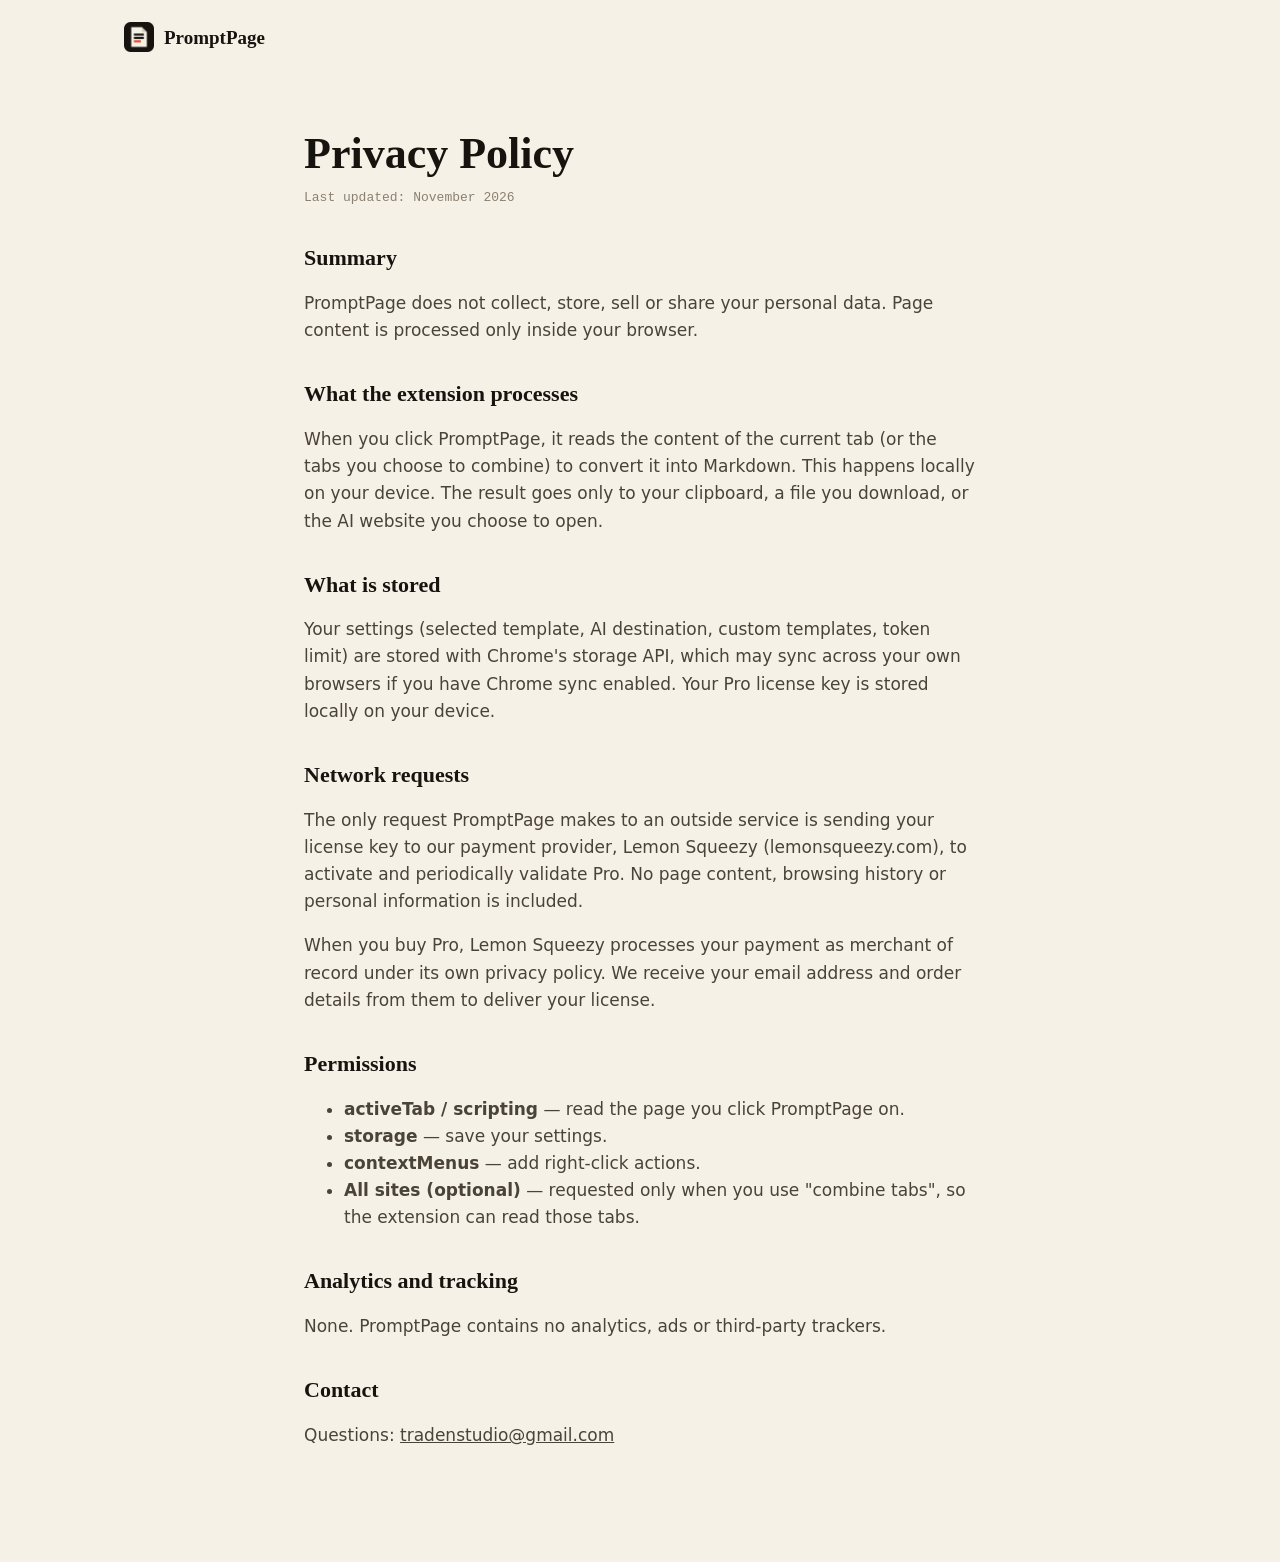
==== privacy.html @ 83ea39a8 "Add files via upload" ====
<!doctype html>
<html lang="en">
<head>
  <meta charset="utf-8" />
  <meta name="viewport" content="width=device-width, initial-scale=1" />
  <meta name="color-scheme" content="light dark" />
  <title>Privacy Policy — PromptPage</title>
  <link rel="icon" href="img/icon.png" />
  <link rel="stylesheet" href="style.css" />
</head>
<body>
  <div class="wrap"><header class="nav"><a class="brand" href="./"><img src="img/icon.png" alt="" width="30" height="30" />PromptPage</a></header></div>
  <main class="legal">
    <h1>Privacy Policy</h1>
    <p class="updated">Last updated: November 2026</p>

    <h2>Summary</h2>
    <p>PromptPage does not collect, store, sell or share your personal data. Page content is processed only inside your browser.</p>

    <h2>What the extension processes</h2>
    <p>When you click PromptPage, it reads the content of the current tab (or the tabs you choose to combine) to convert it into Markdown. This happens locally on your device. The result goes only to your clipboard, a file you download, or the AI website you choose to open.</p>

    <h2>What is stored</h2>
    <p>Your settings (selected template, AI destination, custom templates, token limit) are stored with Chrome's storage API, which may sync across your own browsers if you have Chrome sync enabled. Your Pro license key is stored locally on your device.</p>

    <h2>Network requests</h2>
    <p>The only request PromptPage makes to an outside service is sending your license key to our payment provider, Lemon Squeezy (lemonsqueezy.com), to activate and periodically validate Pro. No page content, browsing history or personal information is included.</p>
    <p>When you buy Pro, Lemon Squeezy processes your payment as merchant of record under its own privacy policy. We receive your email address and order details from them to deliver your license.</p>

    <h2>Permissions</h2>
    <ul>
      <li><strong>activeTab / scripting</strong> — read the page you click PromptPage on.</li>
      <li><strong>storage</strong> — save your settings.</li>
      <li><strong>contextMenus</strong> — add right-click actions.</li>
      <li><strong>All sites (optional)</strong> — requested only when you use "combine tabs", so the extension can read those tabs.</li>
    </ul>

    <h2>Analytics and tracking</h2>
    <p>None. PromptPage contains no analytics, ads or third-party trackers.</p>

    <h2>Contact</h2>
    <p>Questions: <a href="mailto:tradenstudio@gmail.com">tradenstudio@gmail.com</a></p>
  </main>
</body>
</html>
---- style.css ----
:root {
  --paper: #f6f1e7;
  --paper-2: #efe7d8;
  --card: #fffdf8;
  --ink: #17140f;
  --ink-2: #4a4337;
  --ink-3: #8a8070;
  --rule: #dfd5c3;
  --accent: #e0452b;
  --accent-ink: #fff6f0;
  --accent-soft: #fbe3dc;

  --serif: "Iowan Old Style", "Palatino Linotype", Palatino, Georgia, ui-serif, serif;
  --sans: ui-sans-serif, "Segoe UI Variable Text", "Segoe UI", system-ui, -apple-system, sans-serif;
  --mono: ui-monospace, "Cascadia Code", "SF Mono", Consolas, monospace;
  --ease: cubic-bezier(0.16, 1, 0.3, 1);
  --wrap: 1080px;
}

@media (prefers-color-scheme: dark) {
  :root {
    --paper: #14120e;
    --paper-2: #1d1a15;
    --card: #211d17;
    --ink: #f3ecdf;
    --ink-2: #c9bfad;
    --ink-3: #8b8170;
    --rule: #332d24;
    --accent: #ff6a4d;
    --accent-ink: #1a0b06;
    --accent-soft: #3a1d15;
  }
}

* { box-sizing: border-box; }
html { -webkit-text-size-adjust: 100%; }
body {
  margin: 0; background: var(--paper); color: var(--ink);
  font: 17px/1.6 var(--sans); -webkit-font-smoothing: antialiased;
}
img { max-width: 100%; display: block; }
a { color: inherit; }
:focus-visible { outline: 2px solid var(--accent); outline-offset: 3px; border-radius: 6px; }

.wrap { max-width: var(--wrap); margin: 0 auto; padding: 0 24px; }

/* nav */
.nav { display: flex; align-items: center; justify-content: space-between; padding: 22px 0; }
.brand { display: flex; align-items: center; gap: 10px; text-decoration: none; font: 600 19px/1 var(--serif); }
.brand img { width: 30px; height: 30px; }
.nav-links { display: flex; gap: 22px; font-size: 15px; }
.nav-links a { text-decoration: none; color: var(--ink-2); }
.nav-links a:hover { color: var(--ink); }

/* buttons */
.btn {
  display: inline-flex; align-items: center; gap: 10px; height: 50px; padding: 0 22px;
  border-radius: 12px; font-weight: 650; font-size: 16px; text-decoration: none;
  transition: transform 160ms var(--ease), box-shadow 160ms var(--ease), background 160ms var(--ease);
}
.btn:hover { transform: translateY(-2px); }
.btn:active { transform: translateY(0) scale(0.99); }
.btn-primary { background: var(--accent); color: var(--accent-ink); box-shadow: 0 10px 24px -12px var(--accent); }
.btn-dark { background: var(--ink); color: var(--paper); }
.btn small { font: 600 12px/1 var(--mono); opacity: 0.75; }

/* hero */
.hero { display: grid; grid-template-columns: 1.05fr 1fr; gap: 48px; align-items: center; padding: 48px 0 96px; }
.eyebrow { font: 700 12px/1 var(--mono); letter-spacing: 0.14em; text-transform: uppercase; color: var(--accent); }
.hero h1 {
  margin: 18px 0 20px; font: 600 clamp(42px, 5.6vw, 72px)/1.02 var(--serif); letter-spacing: -0.02em;
}
.hero h1 em { font-style: italic; color: var(--accent); }
.hero p.lead { margin: 0 0 32px; max-width: 30em; font-size: 19px; color: var(--ink-2); }
.cta { display: flex; flex-wrap: wrap; gap: 12px; }
.fine { margin-top: 16px; font-size: 13px; color: var(--ink-3); }

.stage { position: relative; height: 560px; }
.shot {
  position: absolute; width: 330px; border-radius: 16px; border: 1px solid var(--rule);
  box-shadow: 0 30px 60px -24px rgba(23, 20, 15, 0.45), 0 2px 0 rgba(23, 20, 15, 0.04);
  transition: transform 500ms var(--ease);
}
.shot-a { left: 0; top: 0; transform: rotate(-3deg); z-index: 1; }
.shot-b { right: 0; top: 70px; transform: rotate(3deg); z-index: 2; }
.stage:hover .shot-a { transform: rotate(-5deg) translateX(-10px); }
.stage:hover .shot-b { transform: rotate(5deg) translateX(10px); }

/* sections */
section.band { padding: 88px 0; border-top: 1px solid var(--rule); }
h2.section { font: 600 clamp(30px, 3.6vw, 44px)/1.1 var(--serif); letter-spacing: -0.01em; margin: 0 0 12px; }
.section-lead { color: var(--ink-2); margin: 0 0 48px; max-width: 36em; }

/* numbered features: editorial list, not a card grid */
.steps { list-style: none; margin: 0; padding: 0; display: grid; grid-template-columns: repeat(2, 1fr); gap: 0 64px; counter-reset: s; }
.steps li { counter-increment: s; padding: 26px 0; border-top: 1px solid var(--rule); display: grid; grid-template-columns: 56px 1fr; }
.steps li::before { content: counter(s, decimal-leading-zero); font: 600 14px/1.9 var(--mono); color: var(--accent); }
.steps h3 { margin: 0 0 6px; font: 600 21px/1.25 var(--serif); }
.steps p { margin: 0; color: var(--ink-2); font-size: 16px; }

/* pricing */
.pricing { display: grid; grid-template-columns: 1fr 1.15fr; gap: 20px; align-items: stretch; }
.plan { border: 1px solid var(--rule); border-radius: 18px; padding: 30px; background: var(--card); }
.plan.pro { background: var(--ink); color: var(--paper); border-color: var(--ink); position: relative; overflow: hidden; }
.plan.pro::after {
  content: "¶"; position: absolute; right: -10px; bottom: -70px; font: 700 260px/1 var(--serif);
  color: var(--accent); opacity: 0.16; pointer-events: none;
}
.plan h3 { margin: 0; font: 600 22px/1 var(--serif); }
.price { margin: 14px 0 4px; font: 600 52px/1 var(--serif); letter-spacing: -0.02em; }
.price small { font: 500 15px/1 var(--sans); opacity: 0.7; letter-spacing: 0; }
.plan ul { list-style: none; padding: 0; margin: 22px 0 28px; display: grid; gap: 10px; }
.plan li { display: grid; grid-template-columns: 22px 1fr; font-size: 16px; }
.plan li::before { content: "—"; color: var(--accent); }
.plan.pro .btn-primary { box-shadow: none; }

/* faq */
.faq details { border-top: 1px solid var(--rule); padding: 20px 0; }
.faq details:last-child { border-bottom: 1px solid var(--rule); }
.faq summary { cursor: pointer; font: 600 19px/1.3 var(--serif); list-style: none; display: flex; justify-content: space-between; gap: 16px; }
.faq summary::after { content: "+"; font-family: var(--mono); color: var(--accent); transition: transform 200ms var(--ease); }
.faq details[open] summary::after { transform: rotate(45deg); }
.faq p { margin: 12px 0 0; color: var(--ink-2); max-width: 46em; }

/* footer */
footer { padding: 40px 0 60px; border-top: 1px solid var(--rule); color: var(--ink-3); font-size: 14px; }
footer .wrap { display: flex; flex-wrap: wrap; justify-content: space-between; gap: 16px; }
footer nav { display: flex; gap: 20px; }

/* legal pages */
.legal { max-width: 720px; padding: 32px 24px 96px; margin: 0 auto; }
.legal h1 { font: 600 44px/1.1 var(--serif); margin: 24px 0 8px; }
.legal .updated { color: var(--ink-3); font: 500 13px/1 var(--mono); margin-bottom: 40px; }
.legal h2 { font: 600 22px/1.3 var(--serif); margin: 36px 0 8px; }
.legal p, .legal li { color: var(--ink-2); }

@media (max-width: 860px) {
  .hero { grid-template-columns: 1fr; padding-bottom: 64px; }
  .stage { height: 470px; max-width: 520px; margin: 0 auto; width: 100%; }
  .shot { width: 62%; }
  .steps, .pricing { grid-template-columns: 1fr; }
  .nav-links { display: none; }
}

@media (prefers-reduced-motion: reduce) { * { transition: none !important; } }
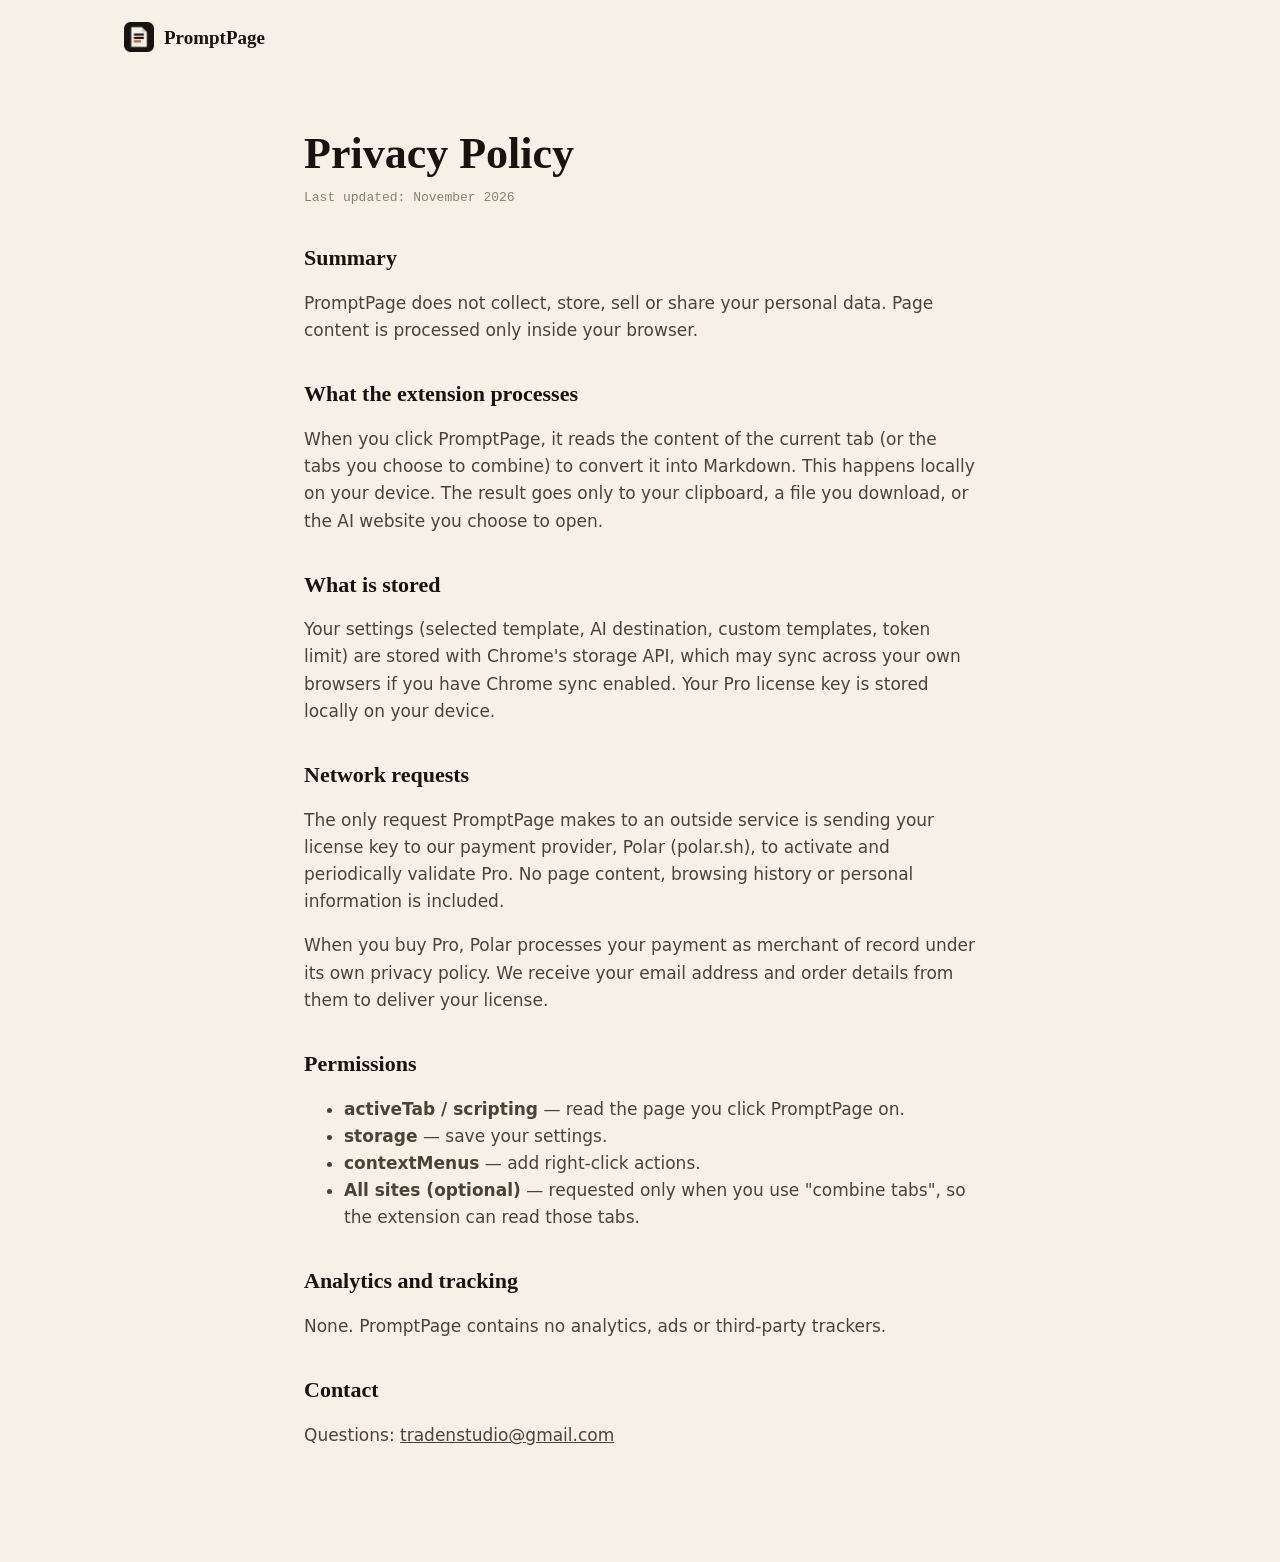
==== commit af8d7b25: "Add files via upload" ====
--- a/privacy.html
+++ b/privacy.html
@@ -24,8 +24,8 @@
     <p>Your settings (selected template, AI destination, custom templates, token limit) are stored with Chrome's storage API, which may sync across your own browsers if you have Chrome sync enabled. Your Pro license key is stored locally on your device.</p>
 
     <h2>Network requests</h2>
-    <p>The only request PromptPage makes to an outside service is sending your license key to our payment provider, Lemon Squeezy (lemonsqueezy.com), to activate and periodically validate Pro. No page content, browsing history or personal information is included.</p>
-    <p>When you buy Pro, Lemon Squeezy processes your payment as merchant of record under its own privacy policy. We receive your email address and order details from them to deliver your license.</p>
+    <p>The only request PromptPage makes to an outside service is sending your license key to our payment provider, Polar (polar.sh), to activate and periodically validate Pro. No page content, browsing history or personal information is included.</p>
+    <p>When you buy Pro, Polar processes your payment as merchant of record under its own privacy policy. We receive your email address and order details from them to deliver your license.</p>
 
     <h2>Permissions</h2>
     <ul>
